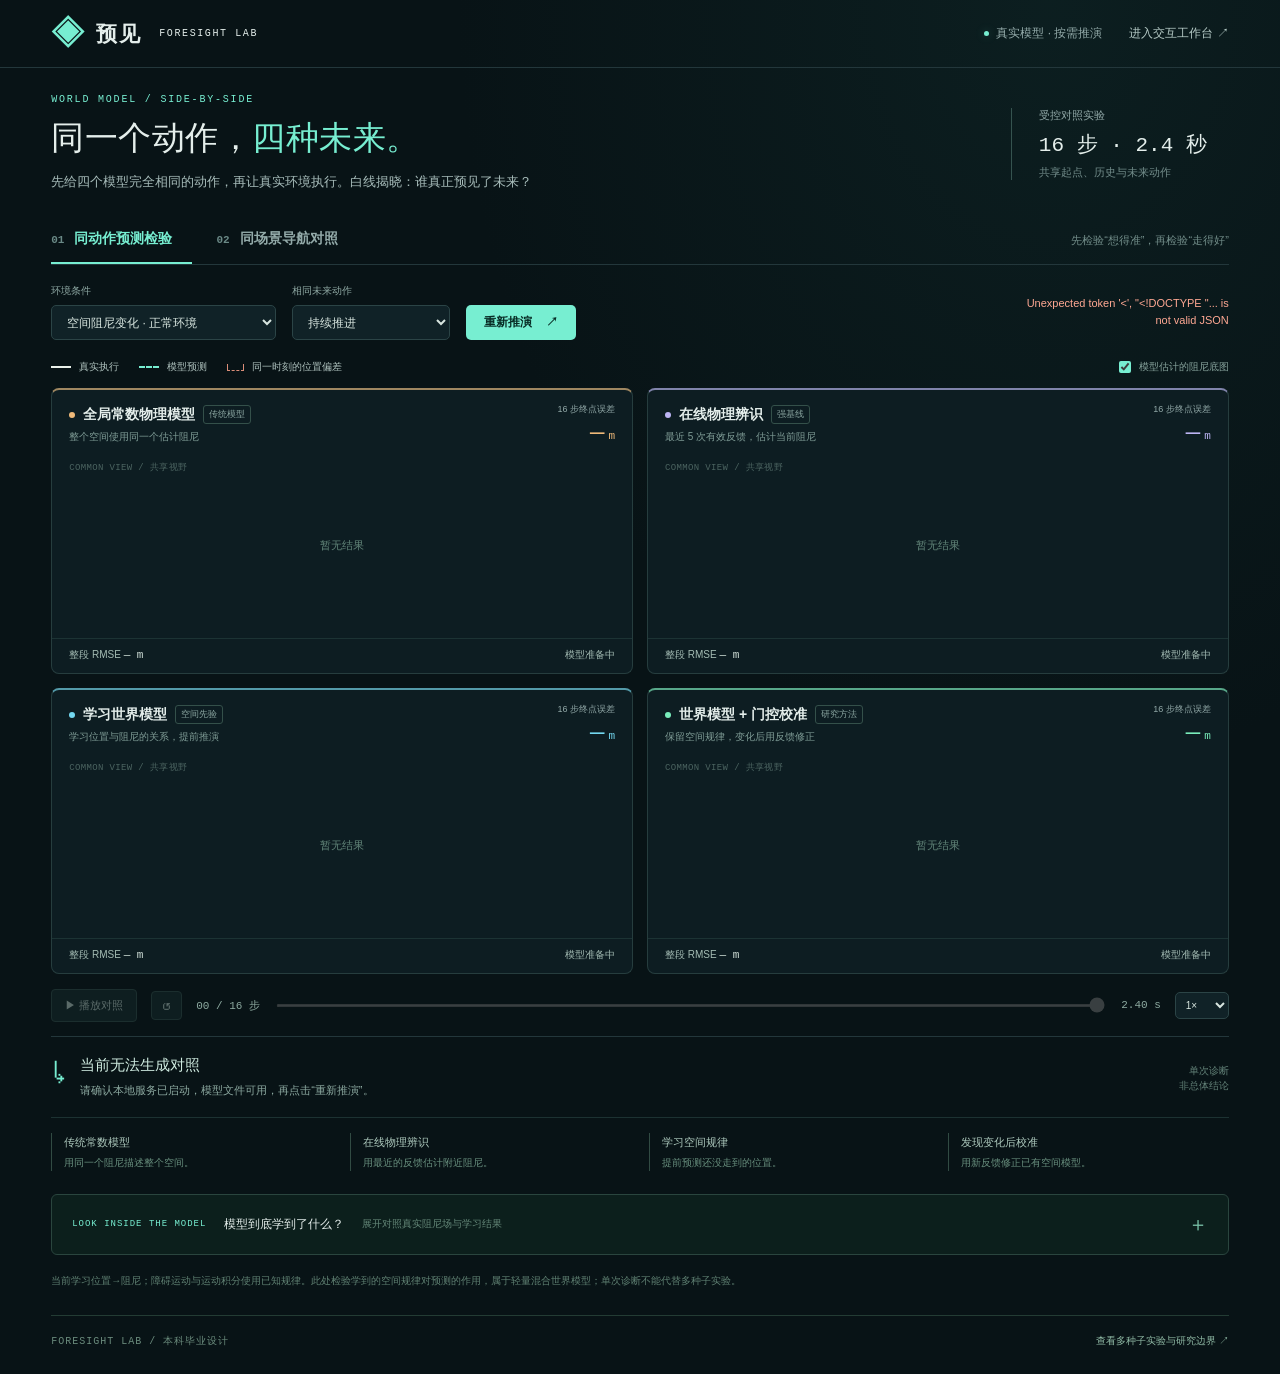
==== web/compare.html @ a3f1e180 "feat: make learned-model advantages visible in synchronized comparison lab" ====
<!doctype html>
<html lang="zh-CN">
<head>
  <meta charset="utf-8">
  <meta name="viewport" content="width=device-width,initial-scale=1">
  <meta name="theme-color" content="#081316">
  <title>预见 · 世界模型对照实验室</title>
  <link rel="stylesheet" href="compare.css">
  <script defer src="compare.js"></script>
</head>
<body>
  <header class="topbar"><a href="./" class="brand"><span class="brand-mark" aria-hidden="true">◈</span>预见 <span>FORESIGHT LAB</span></a><div class="header-right"><span class="live-badge"><i></i>真实模型 · 按需推演</span><a href="./">进入交互工作台 ↗</a></div></header>
  <main>
    <section class="intro"><div><p class="eyebrow">WORLD MODEL / SIDE-BY-SIDE</p><h1 id="main-title">同一个动作，<em>四种未来。</em></h1><p id="intro-copy">先给四个模型完全相同的动作，再让真实环境执行。白线揭晓：谁真正预见了未来？</p></div><div class="experiment-mark"><span>受控对照实验</span><strong id="experiment-span">16 步 · 2.4 秒</strong><small>共享起点、历史与未来动作</small></div></section>
    <div class="mode-tabs" role="group" aria-label="实验模式"><button type="button" data-view="prediction" class="selected" aria-pressed="true"><span>01</span>同动作预测检验</button><button type="button" data-view="navigation" aria-pressed="false"><span>02</span>同场景导航对照</button><span class="mode-hint" id="mode-hint">先检验“想得准”，再检验“走得好”</span></div>
    <form id="controls" class="control-bar">
      <label>环境条件<select id="condition"><option value="nominal">空间阻尼变化 · 正常环境</option><option value="global_shift">整体阻尼改变 · 1.7×</option></select></label>
      <label id="action-control">相同未来动作<select id="action-mode"><option value="cruise">持续推进</option><option value="coast">松开动力滑行</option><option value="brake">短时制动后滑行</option></select></label>
      <label id="scenario-control" hidden>导航场景<select id="scenario"><option value="crossing">交叉穿行</option><option value="slalom">曲折通行</option><option value="open">开放空间</option></select></label>
      <label class="seed-control">导航种子<input id="seed" type="number" min="0" max="999999" value="2026" required></label>
      <button class="run-button" id="run" type="submit">重新推演 <span aria-hidden="true">↗</span></button>
      <span id="run-status" class="run-status" role="status" aria-live="polite">正在加载模型…</span>
    </form>
    <div class="read-guide"><div><i class="line-key truth"></i><span>真实执行</span><i class="line-key prediction"></i><span>模型预测</span><i class="distance-key"></i><span id="gap-legend">同一时刻的位置偏差</span></div><label><input type="checkbox" id="show-terrain" checked>模型估计的阻尼底图</label></div>
    <section class="comparison-grid" id="comparison-grid" aria-label="四种模型的同步对照"></section>
    <div class="playback"><button type="button" id="play" aria-label="播放同步轨迹" disabled>▶ 播放对照</button><button type="button" id="reset" class="reset-button" aria-label="回到对照起点" disabled>↺</button><span class="time-readout" id="frame-label">00 / 16 步</span><input type="range" id="timeline" min="0" max="16" value="16" aria-label="四个模型同步时间轴" disabled><span class="seconds" id="time-label">2.40 s</span><select id="speed" aria-label="播放速度"><option value="1">1×</option><option value="0.5">0.5×</option><option value="2">2×</option></select></div>
    <section class="verdict" aria-label="本次对照解读"><span class="verdict-icon" aria-hidden="true">↳</span><div><h2 id="verdict-title">正在计算，等待真实结果</h2><p id="verdict-text">页面显示的轨迹和误差均来自本机模型推理。</p></div><span class="single-case">单次诊断<br>非总体结论</span></section>
    <section class="explain-strip"><div><span>传统常数模型</span><p>用同一个阻尼描述整个空间。</p></div><div><span>在线物理辨识</span><p>用最近的反馈估计附近阻尼。</p></div><div><span>学习空间规律</span><p>提前预测还没走到的位置。</p></div><div><span>发现变化后校准</span><p>用新反馈修正已有空间模型。</p></div></section>
    <details class="field-evidence" id="field-evidence"><summary><div><span class="eyebrow">LOOK INSIDE THE MODEL</span><strong>模型到底学到了什么？</strong><span class="summary-description">展开对照真实阻尼场与学习结果</span></div><span aria-hidden="true">＋</span></summary><div class="field-evidence-body"><p class="field-note">下面的真实阻尼场仅由评估器读取用于核对，控制器无法获取。四个模型上方底图表示各自估计；颜色越亮，阻尼越大。</p><div class="field-pair"><figure><canvas id="truth-field" aria-label="评估器读取的真实空间阻尼"></canvas><figcaption>真实空间阻尼 <span>仅评估器可见</span></figcaption></figure><figure><canvas id="learned-field" aria-label="冻结学习模型估计的空间阻尼"></canvas><figcaption>学习模型的空间阻尼 <span>冻结训练权重</span></figcaption></figure></div><div class="field-scale"><span>低阻尼</span><i></i><span>高阻尼</span></div><p id="field-source" class="field-source"></p></div></details>
    <p class="scope-note" id="scope-note">研究范围：已知运动学 + 学习空间阻尼的轻量混合世界模型。不是视频生成模型，也不代表复杂真实机器人的完整世界模型。</p>
    <footer><span>FORESIGHT LAB / 本科毕业设计</span><a href="https://github.com/LuckyLivio/GraduationProject/blob/main/docs/gated-findings.md" target="_blank" rel="noopener noreferrer">查看多种子实验与研究边界 ↗</a></footer>
  </main>
</body>
</html>
---- web/compare.css ----
:root{color-scheme:dark;--bg:#081316;--panel:#0d1d22;--line:#23373b;--text:#e4eeeb;--muted:#93aaa9;--teal:#77eed1;--orange:#f0bc7a;font-family:Inter,"Segoe UI","Microsoft YaHei",sans-serif}*{box-sizing:border-box}body{margin:0;background:radial-gradient(ellipse at 82% 0%,#14353455,transparent 40%),var(--bg);color:var(--text);font-size:14px}a{color:inherit;text-decoration:none}button,input,select{font:inherit}button,select,input[type=range],summary{cursor:pointer}button:focus-visible,a:focus-visible,input:focus-visible,select:focus-visible,summary:focus-visible{outline:2px solid var(--teal);outline-offset:4px}button:disabled,input:disabled{cursor:default;opacity:.45}[hidden]{display:none!important}.topbar{height:68px;border-bottom:1px solid var(--line);padding:0 4vw;display:flex;align-items:center;justify-content:space-between}.brand{font-size:21px;font-weight:700;letter-spacing:.08em;display:flex;align-items:center;gap:10px}.brand-mark{font-size:33px;color:var(--teal)}.brand>span:last-child{font-family:monospace;font-size:10px;font-weight:400;letter-spacing:.16em;margin-left:8px}.header-right{display:flex;gap:27px;align-items:center;font-size:12px}.header-right>a{color:#b5cac6}.live-badge{color:var(--muted);display:flex;align-items:center;gap:7px}.live-badge i{height:5px;width:5px;border-radius:50%;background:var(--teal);box-shadow:0 0 10px #77eed144}main{max-width:1520px;margin:auto;padding:26px 4vw 0}.intro{display:flex;justify-content:space-between;align-items:center;gap:20px;margin-bottom:24px}.eyebrow{font-family:monospace;color:var(--teal);font-size:10px;font-weight:500;letter-spacing:.18em;margin:0 0 11px}h1{font-size:clamp(26px,2.6vw,40px);letter-spacing:.015em;margin:0 0 10px;font-weight:550}h1 em{font-style:normal;color:var(--teal)}.intro>div>p:last-child{margin:0;color:#a7bcba;line-height:1.7;font-size:13px}.experiment-mark{border-left:1px solid #35534f;padding-left:27px;display:flex;flex-direction:column;gap:7px;min-width:218px}.experiment-mark>span{color:var(--muted);font-size:11px}.experiment-mark strong{font-size:21px;font-family:monospace;font-weight:500}.experiment-mark small{color:#728c8a;font-size:11px}.mode-tabs{display:flex;align-items:center;gap:4px;border-bottom:1px solid var(--line);margin-bottom:0}.mode-tabs button{border:0;border-bottom:2px solid transparent;background:transparent;color:var(--muted);padding:13px 20px 14px 0;margin-right:20px;font-size:14px;font-weight:600}.mode-tabs button span{font-family:monospace;font-size:11px;margin-right:10px;color:#6a8986}.mode-tabs button.selected{border-bottom-color:var(--teal);color:var(--teal)}.mode-hint{margin-left:auto;color:#718c88;font-size:11px}.control-bar{display:flex;gap:16px;align-items:end;padding:19px 0 14px;min-height:86px}.control-bar label{display:flex;flex-direction:column;gap:7px;font-size:10px;color:#8ea8a3}.control-bar select,.control-bar input,.playback select{background:#102227;border:1px solid #2b4446;border-radius:5px;color:#d7e5df;min-height:35px;padding:0 11px;font-size:12px}.control-bar select{min-width:158px}.control-bar label:first-child select{min-width:225px}.control-bar .seed-control input{width:90px;font-family:monospace}.run-button{background:var(--teal);border:0;color:#082c25;font-weight:650;border-radius:5px;min-height:35px;padding:0 18px;font-size:12px;white-space:nowrap}.run-button span{margin-left:10px}.run-status{font-size:11px;color:var(--muted);margin-left:auto;align-self:center;max-width:220px;line-height:1.6;text-align:right}.run-status.error{color:#ffa893}.read-guide{display:flex;justify-content:space-between;align-items:center;padding:4px 0 12px;color:#afc2be;font-size:10px}.read-guide>div{display:flex;gap:8px;align-items:center}.read-guide>label{display:flex;align-items:center;gap:5px;color:#87a39c}.read-guide input{accent-color:var(--teal);height:12px;width:12px}.line-key{height:0;width:20px;border-top:2px solid #e9f0e9;display:inline-block;margin-left:12px}.line-key:first-child{margin-left:0}.line-key.prediction{border-top-style:dashed;border-color:var(--teal)}.distance-key{display:block;width:17px;height:7px;border-left:1px solid #da8d78;border-right:1px solid #da8d78;border-bottom:1px dashed #da8d78;margin-left:12px}.comparison-grid{display:grid;grid-template-columns:repeat(2,minmax(0,1fr));gap:14px}.method-card{--method-color:var(--teal);background:var(--panel);border:1px solid #263d3e;border-top:2px solid color-mix(in srgb,var(--method-color) 60%,#263d3e);border-radius:8px;overflow:hidden;position:relative}.card-heading{display:flex;align-items:center;justify-content:space-between;gap:15px;padding:13px 17px 7px}.method-name{display:flex;align-items:center;gap:8px;flex-wrap:wrap}.method-name>i{width:6px;height:6px;border-radius:50%;background:var(--method-color)}.method-name h2{font-size:14px;font-weight:600;margin:0}.model-badge{font-size:9px;color:#8aa5a0;border:1px solid #34504a;border-radius:3px;padding:2px 5px}.card-explanation{font-size:10px;color:#7f9c96;margin:5px 0 0;line-height:1.5}.card-metric{display:flex;flex-direction:column;align-items:end;white-space:nowrap}.card-metric>span{font-size:9px;color:var(--muted);margin-bottom:3px}.card-metric>strong{font-size:24px;letter-spacing:-.04em;font-family:monospace;font-weight:450;color:var(--method-color)}.card-metric small{font-size:11px;margin-left:5px;font-weight:400;letter-spacing:0}.canvas-wrap{position:relative;height:185px;margin:0 9px;overflow:hidden}.world-canvas{width:100%;height:100%;display:block}.canvas-tag{position:absolute;top:8px;left:8px;font-size:9px;letter-spacing:.04em;color:#91b5a877;font-family:monospace}.canvas-empty{position:absolute;inset:0;display:flex;align-items:center;justify-content:center;color:#628579;font-size:11px}.card-footer{padding:9px 17px 11px;display:flex;align-items:center;justify-content:space-between;gap:10px;border-top:1px solid #1c3334;color:#a3bbb3;font-size:10px}.card-footer strong{color:#d4e3dc;font-family:monospace;font-weight:400;font-size:11px}.gate-status{display:flex;align-items:center;gap:5px}.gate-status i{height:4px;width:4px;background:#728980;border-radius:50%}.gate-status.on i{background:var(--teal);box-shadow:0 0 5px #77eed199}.playback{display:flex;align-items:center;gap:14px;min-height:63px;border-bottom:1px solid var(--line)}.playback button{color:#bed4cc;background:#162c2e;border:1px solid #34504b;border-radius:4px;font-size:11px;padding:8px 13px;white-space:nowrap}.playback .reset-button{font-size:18px;padding:3px 10px}.time-readout,.seconds{font-family:monospace;font-size:11px;color:#8daaa0;white-space:nowrap}.playback input{flex:1;min-width:30px;accent-color:var(--teal);height:3px}.playback select{min-height:27px;padding:0 6px;font-size:10px}.verdict{display:flex;gap:14px;padding:19px 0 16px;align-items:center}.verdict-icon{font-size:30px;color:var(--teal);font-family:monospace;font-weight:400}.verdict h2{font-size:15px;font-weight:500;margin:0 0 6px;color:#cfebe0}.verdict p{font-size:11px;line-height:1.8;color:#8daaa1;margin:0}.single-case{font-size:10px;margin-left:auto;color:#628177;line-height:1.5;white-space:nowrap;text-align:right}.explain-strip{display:grid;grid-template-columns:repeat(4,1fr);gap:18px;padding:15px 0 23px;border-top:1px solid #1c3232}.explain-strip>div{border-left:1px solid #314b43;padding-left:12px}.explain-strip span{font-size:11px;color:#adc9bd}.explain-strip p{margin:5px 0 0;color:#688f7e;font-size:10px;line-height:1.6}.field-evidence{border:1px solid #2a453e;background:#0d211ddd;border-radius:6px}.field-evidence summary{display:flex;justify-content:space-between;align-items:center;padding:16px 20px;list-style:none}.field-evidence summary::-webkit-details-marker{display:none}.field-evidence summary>div{display:flex;align-items:center;gap:18px}.field-evidence summary .eyebrow{margin:0;font-size:9px;letter-spacing:.11em}.field-evidence summary strong{font-size:12px;font-weight:500}.summary-description{color:#648778;font-size:10px}.field-evidence summary>span{color:#7ac2a8;font-size:20px}.field-evidence[open] summary>span{transform:rotate(45deg)}.field-evidence-body{padding:0 20px 20px}.field-note{font-size:11px;color:#8daaa1;line-height:1.7;margin:0 0 18px}.field-pair{display:grid;grid-template-columns:1fr 1fr;gap:22px;max-width:740px;margin:auto}.field-pair figure{margin:0}.field-pair canvas{height:240px;width:100%;background:#0a1718;display:block}.field-pair figcaption{display:flex;justify-content:space-between;margin-top:10px;color:#b8d8ca;font-size:12px;gap:10px}.field-pair figcaption span{color:#718f80;font-size:10px}.field-scale{max-width:360px;margin:20px auto 10px;display:flex;align-items:center;gap:12px;font-size:10px;color:#90b3a2}.field-scale i{height:6px;flex:1;background:linear-gradient(90deg,#15383b,#367467,#b0b367,#edbc78);border-radius:5px}.field-source{font-size:10px;color:#789885;text-align:center}.scope-note{font-size:10px;color:#5f8072;line-height:1.8;margin:17px 0 25px}footer{border-top:1px solid #233c34;padding:18px 0 24px;display:flex;align-items:center;justify-content:space-between;gap:10px;font-size:10px;color:#6a8b7c}footer>span{letter-spacing:.1em;font-family:monospace}footer>a{color:#90baa5}body.busy .comparison-grid{opacity:.5}body.busy .canvas-empty{display:flex;background:#0d1d2266;z-index:2}.navigation .card-metric>strong{font-family:inherit;font-size:18px;letter-spacing:0}.navigation .canvas-wrap{height:250px}
@media(min-width:1600px){main{padding-top:30px}.canvas-wrap{height:225px}.intro{margin-bottom:29px}}
@media(max-width:1020px){.intro{align-items:start}.experiment-mark{min-width:175px;padding-left:18px}.experiment-mark strong{font-size:18px}.header-right .live-badge{display:none}.mode-hint{display:none}.control-bar{gap:10px;flex-wrap:wrap}.run-status{flex:1;min-width:80px}.control-bar label:first-child select{min-width:205px}.control-bar select{min-width:135px}.canvas-wrap{height:190px}.card-heading{padding-left:12px;padding-right:12px}.method-name h2{font-size:12px}.model-badge{display:none}.card-metric>strong{font-size:21px}.field-evidence summary>div{gap:12px}.summary-description{display:none}.explain-strip{gap:10px}.card-footer{padding-left:12px;padding-right:12px;font-size:9px}.card-footer strong{font-size:10px}}
@media(max-width:650px){.topbar{height:58px;padding:0 20px}.brand{font-size:18px;gap:6px}.brand-mark{font-size:27px}.brand>span:last-child{font-size:8px;margin-left:1px;letter-spacing:.08em}.header-right{font-size:10px}main{padding:22px 16px 0}.intro{display:block;margin-bottom:18px}.intro>div>p:last-child{font-size:11px;max-width:330px;line-height:1.8}h1{font-size:29px}.eyebrow{font-size:9px}.experiment-mark{border-left:0;flex-direction:row;align-items:center;margin-top:15px;padding:0;gap:11px}.experiment-mark>span{font-size:9px}.experiment-mark strong{font-size:13px}.experiment-mark small{font-size:9px}.mode-tabs button{font-size:12px;padding:12px 0;margin-right:16px;white-space:nowrap}.mode-tabs button span{font-size:9px;margin-right:6px}.control-bar{gap:12px 10px;padding:15px 0}.control-bar label{font-size:9px}.control-bar label:first-child{width:calc(60% - 5px)}.control-bar label:first-child select{min-width:0;width:100%}#action-control,#scenario-control{width:calc(40% - 5px)}.control-bar select{min-width:0;width:100%;font-size:10px;padding:0 7px}.control-bar .seed-control{width:calc(32% - 5px)}.control-bar .seed-control input{width:100%;font-size:11px}.run-button{font-size:10px;width:calc(35% - 5px);padding:0 10px;min-height:35px}.run-button span{margin-left:5px}.run-status{font-size:9px;min-width:0;max-width:none;align-self:end;min-height:35px;display:flex;align-items:center;justify-content:end}.read-guide{font-size:8px;align-items:start;gap:10px}.read-guide>div{gap:4px;flex-wrap:wrap;max-width:235px}.line-key{width:14px;margin-left:5px}.distance-key{margin-left:5px;width:12px}.read-guide>label{font-size:8px;max-width:80px;line-height:1.4;gap:2px}.read-guide input{flex-shrink:0}.comparison-grid{grid-template-columns:1fr;gap:12px}.canvas-wrap{height:200px}.method-name h2{font-size:13px}.model-badge{display:block;font-size:8px}.card-heading{padding:12px 13px 7px}.card-explanation{font-size:9px}.card-footer{font-size:10px;padding:9px 13px}.card-footer strong{font-size:11px}.card-metric>strong{font-size:23px}.playback{gap:8px;flex-wrap:wrap;padding:12px 0}.playback button{font-size:10px;padding:7px 9px}.playback .reset-button{font-size:16px;padding:3px 8px}.time-readout{font-size:9px}.seconds{font-size:9px}.playback input{flex-basis:100px;min-width:45px}.playback select{font-size:9px}.verdict{padding:16px 0;gap:9px}.verdict h2{font-size:13px;line-height:1.5}.verdict p{font-size:10px}.verdict-icon{font-size:24px}.single-case{display:none}.explain-strip{grid-template-columns:1fr 1fr;gap:16px;padding:14px 0 20px}.explain-strip span{font-size:10px}.explain-strip p{font-size:9px}.field-evidence summary{padding:14px}.field-evidence summary>div{flex-direction:column;align-items:start;gap:7px}.field-evidence summary .eyebrow{font-size:8px}.field-evidence summary strong{font-size:12px}.field-evidence-body{padding:0 13px 15px}.field-note{font-size:10px}.field-pair{gap:10px}.field-pair canvas{height:150px}.field-pair figcaption{font-size:10px;flex-direction:column;gap:5px}.field-pair figcaption span{font-size:9px}.field-source{font-size:9px;line-height:1.6}.scope-note{font-size:9px;margin-bottom:18px}footer{font-size:9px;flex-direction:column;align-items:start;gap:10px}.navigation .canvas-wrap{height:250px}}
@media(prefers-reduced-motion:reduce){*{scroll-behavior:auto!important}}
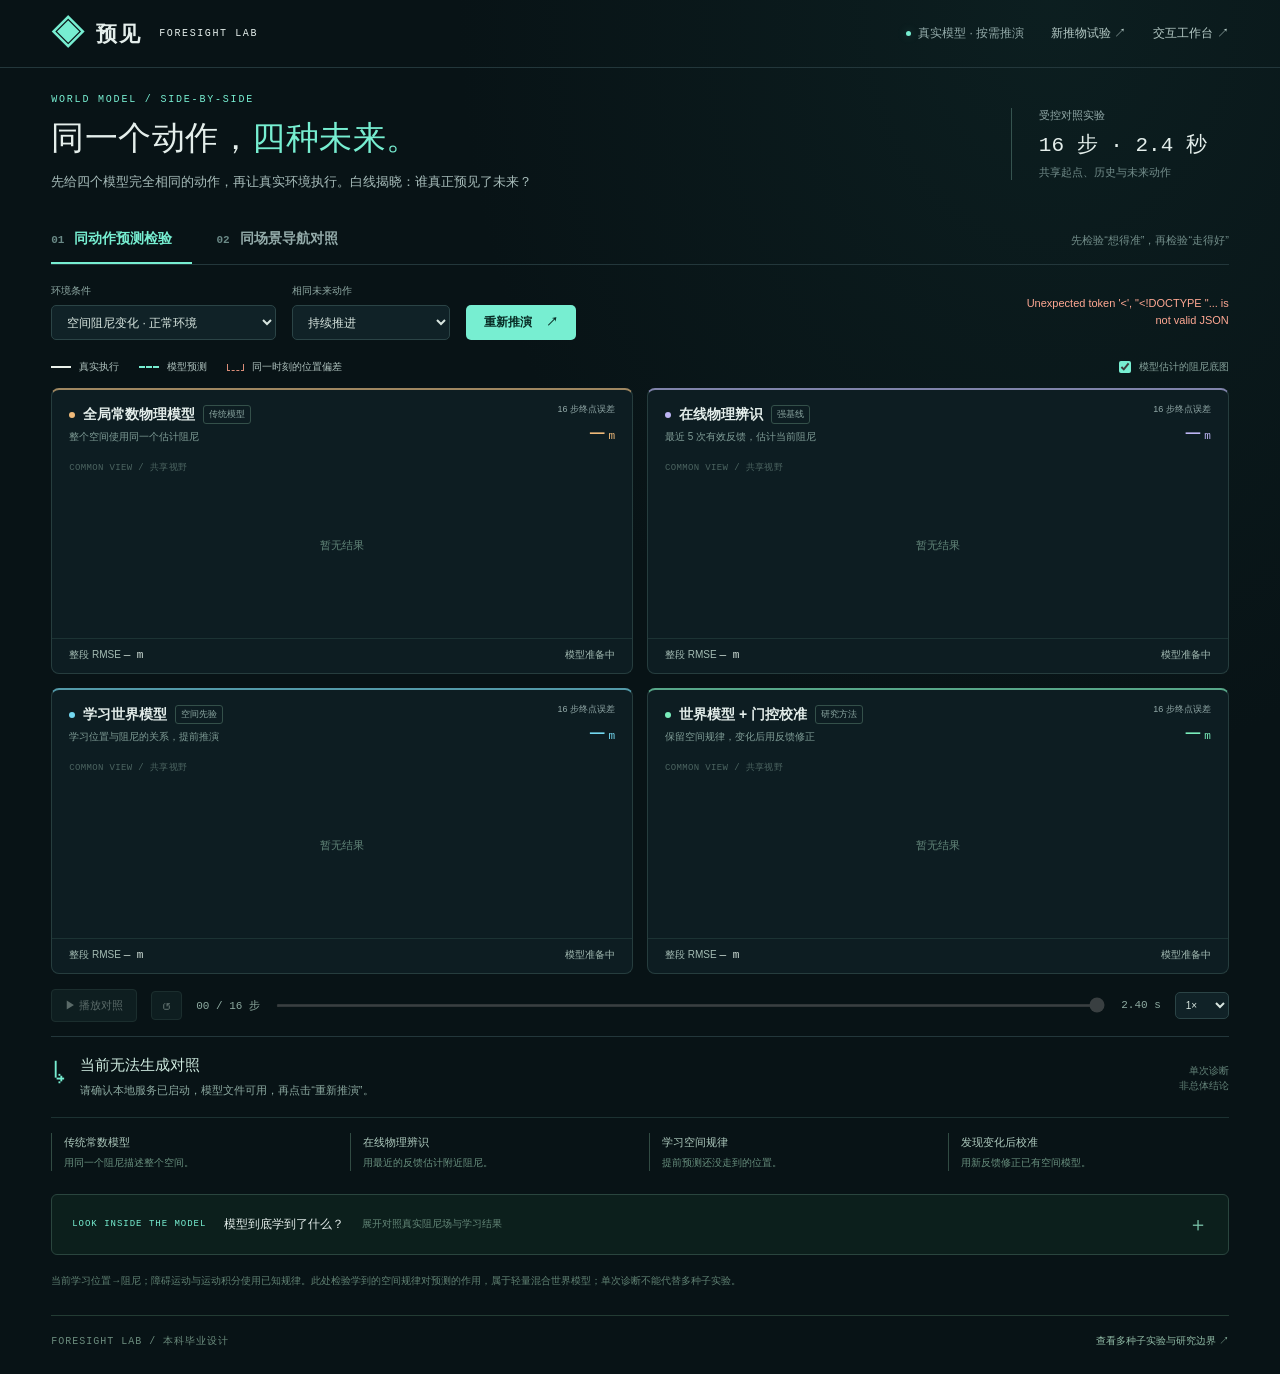
==== commit bb8057e2: "experiment: publish trained pushing models, honest pilot results and future-branch demo" ====
--- a/web/compare.html
+++ b/web/compare.html
@@ -9,7 +9,7 @@
   <script defer src="compare.js"></script>
 </head>
 <body>
-  <header class="topbar"><a href="./" class="brand"><span class="brand-mark" aria-hidden="true">◈</span>预见 <span>FORESIGHT LAB</span></a><div class="header-right"><span class="live-badge"><i></i>真实模型 · 按需推演</span><a href="./">进入交互工作台 ↗</a></div></header>
+  <header class="topbar"><a href="./" class="brand"><span class="brand-mark" aria-hidden="true">◈</span>预见 <span>FORESIGHT LAB</span></a><div class="header-right"><span class="live-badge"><i></i>真实模型 · 按需推演</span><a href="pushing.html">新推物试验 ↗</a><a href="./">交互工作台 ↗</a></div></header>
   <main>
     <section class="intro"><div><p class="eyebrow">WORLD MODEL / SIDE-BY-SIDE</p><h1 id="main-title">同一个动作，<em>四种未来。</em></h1><p id="intro-copy">先给四个模型完全相同的动作，再让真实环境执行。白线揭晓：谁真正预见了未来？</p></div><div class="experiment-mark"><span>受控对照实验</span><strong id="experiment-span">16 步 · 2.4 秒</strong><small>共享起点、历史与未来动作</small></div></section>
     <div class="mode-tabs" role="group" aria-label="实验模式"><button type="button" data-view="prediction" class="selected" aria-pressed="true"><span>01</span>同动作预测检验</button><button type="button" data-view="navigation" aria-pressed="false"><span>02</span>同场景导航对照</button><span class="mode-hint" id="mode-hint">先检验“想得准”，再检验“走得好”</span></div>
